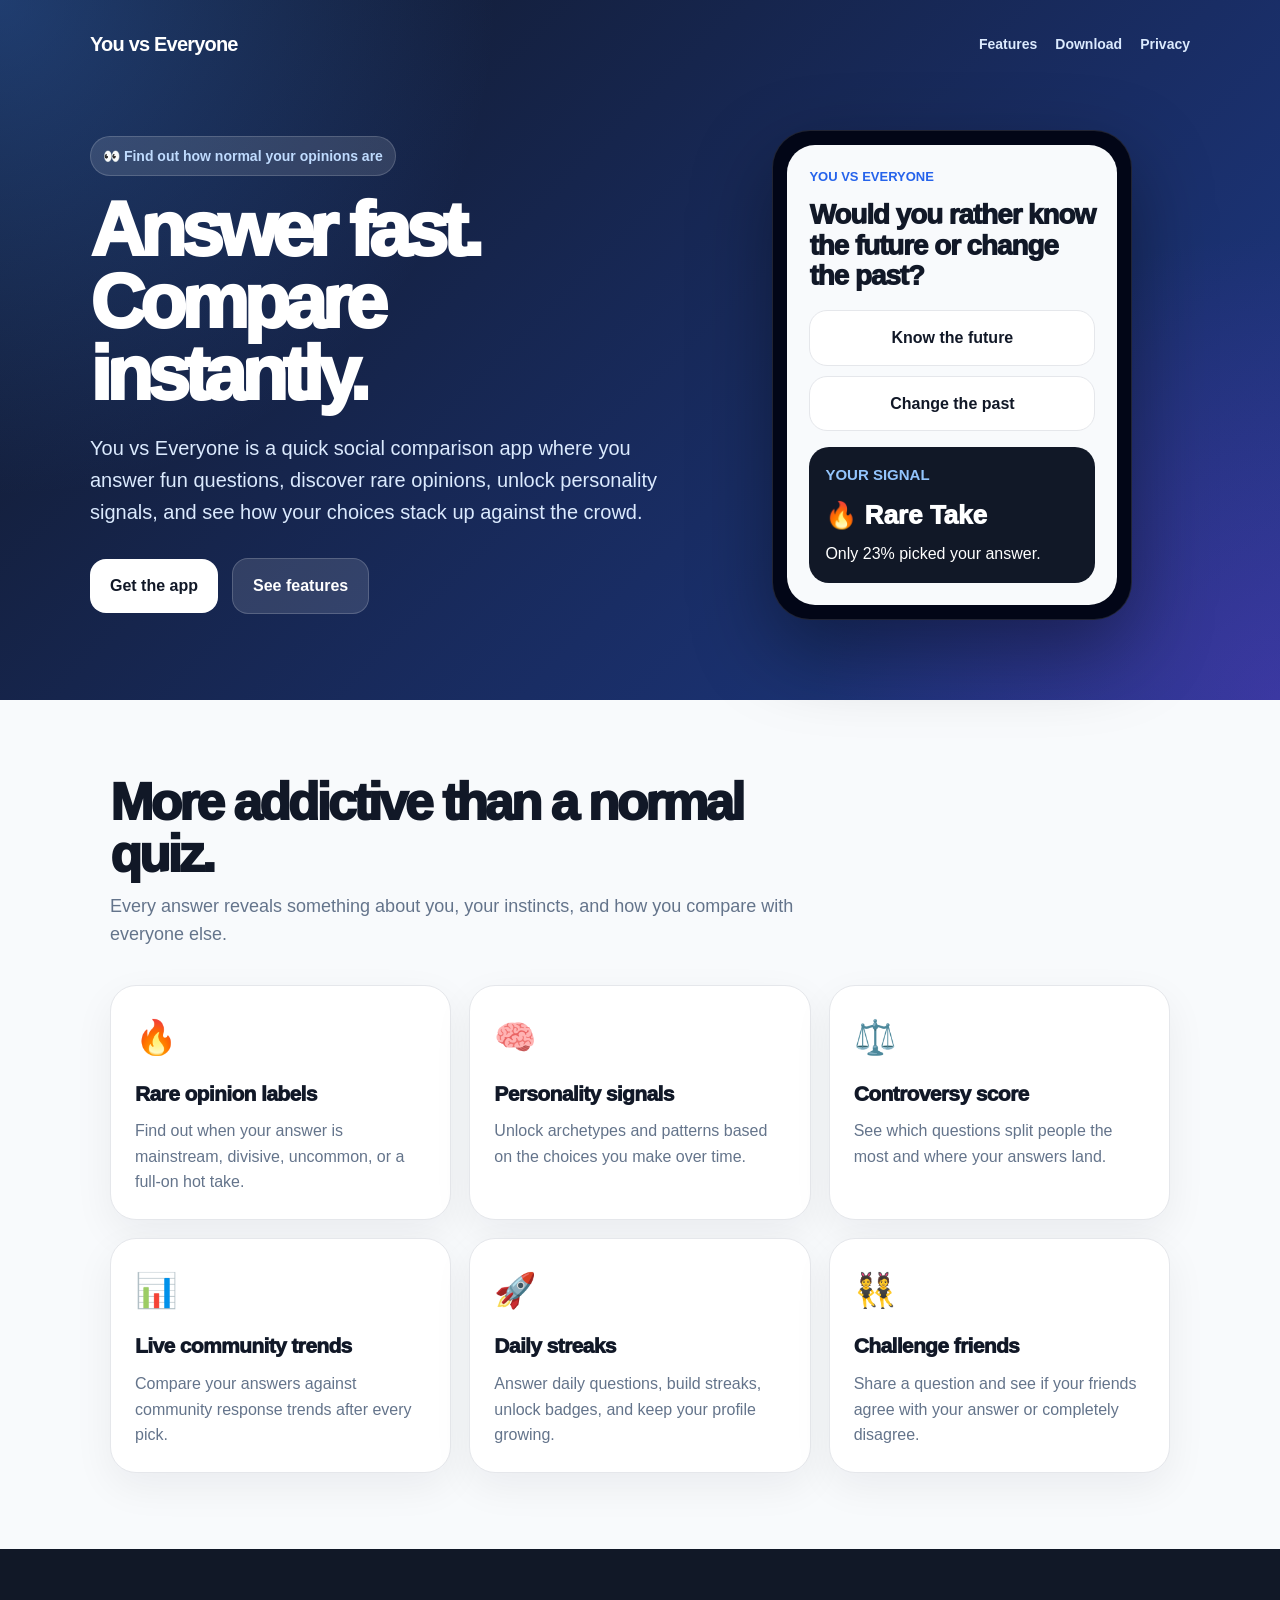
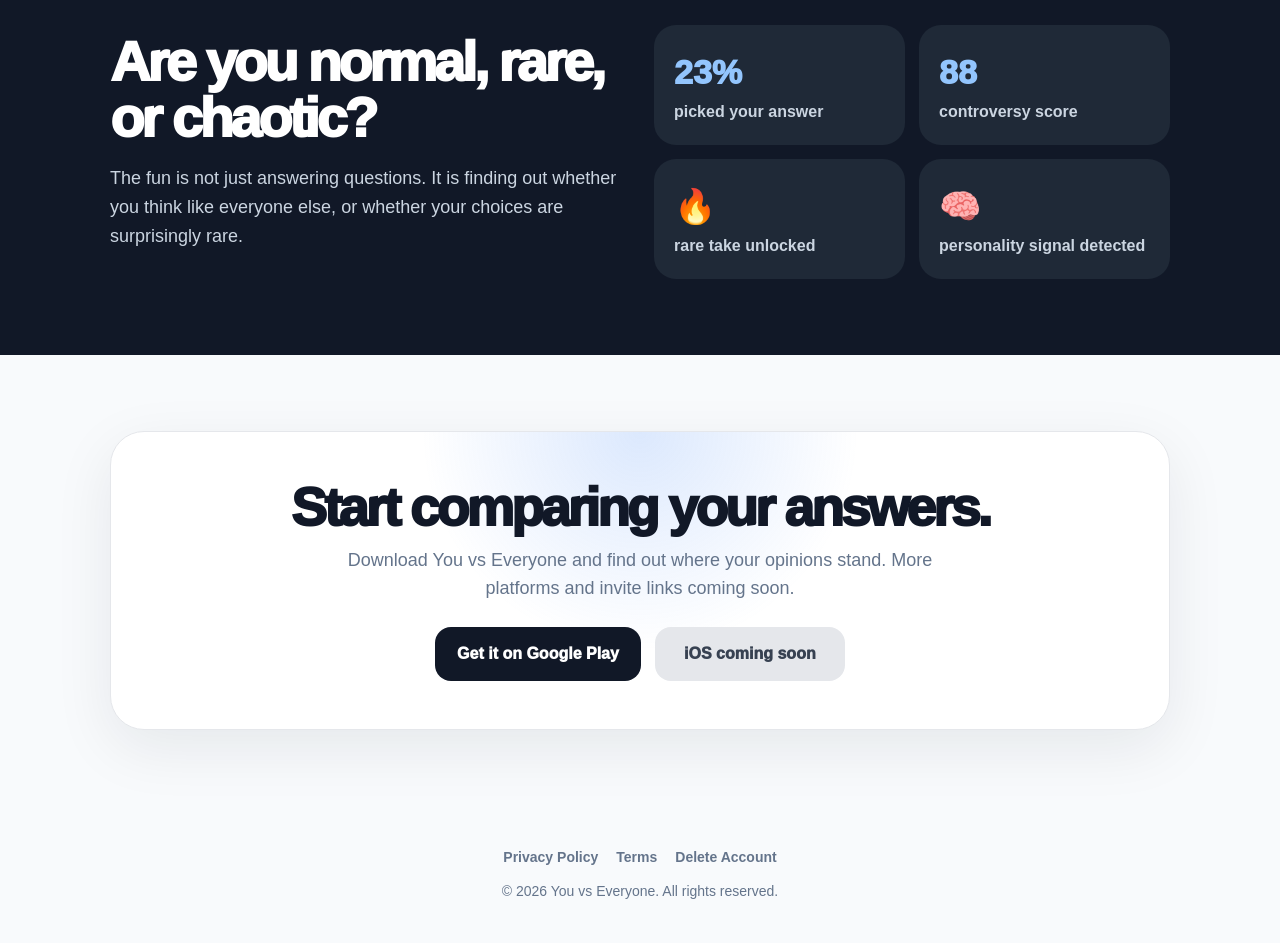
==== index.html @ e6398a98 "initial commit" ====
<!DOCTYPE html>
<html lang="en">
<head>
  <meta charset="UTF-8" />
  <meta name="viewport" content="width=device-width, initial-scale=1.0" />

  <title>You vs Everyone - See How Your Answers Compare</title>

  <meta
    name="description"
    content="Answer quick questions, discover rare opinions, unlock personality insights, and see how you compare with everyone else."
  />

  <style>
    * {
      box-sizing: border-box;
    }

    body {
      margin: 0;
      font-family: -apple-system, BlinkMacSystemFont, "Segoe UI", sans-serif;
      background: #f8fafc;
      color: #111827;
      line-height: 1.6;
    }

    a {
      color: inherit;
      text-decoration: none;
    }

    .hero {
      background:
        radial-gradient(circle at top left, rgba(59, 130, 246, 0.35), transparent 34%),
        radial-gradient(circle at bottom right, rgba(147, 51, 234, 0.25), transparent 32%),
        linear-gradient(135deg, #111827, #1e3a8a);
      color: white;
      padding: 28px 20px 80px;
    }

    .nav {
      max-width: 1100px;
      margin: 0 auto 70px;
      display: flex;
      justify-content: space-between;
      align-items: center;
    }

    .logo {
      font-size: 20px;
      font-weight: 900;
      letter-spacing: -0.04em;
    }

    .navLinks {
      display: flex;
      gap: 18px;
      color: #dbeafe;
      font-weight: 700;
      font-size: 14px;
    }

    .heroInner {
      max-width: 1100px;
      margin: 0 auto;
      display: grid;
      grid-template-columns: 1.1fr 0.9fr;
      gap: 44px;
      align-items: center;
    }

    .eyebrow {
      display: inline-flex;
      background: rgba(255, 255, 255, 0.12);
      border: 1px solid rgba(255, 255, 255, 0.16);
      padding: 8px 12px;
      border-radius: 999px;
      font-size: 14px;
      font-weight: 800;
      color: #bfdbfe;
      margin-bottom: 18px;
    }

    h1 {
      font-size: clamp(44px, 7vw, 76px);
      line-height: 0.95;
      letter-spacing: -0.07em;
      margin: 0 0 22px;
      font-weight: 950;
    }

    .heroText {
      font-size: 20px;
      color: #dbeafe;
      max-width: 620px;
      margin-bottom: 30px;
    }

    .ctaRow {
      display: flex;
      flex-wrap: wrap;
      gap: 14px;
      align-items: center;
    }

    .button {
      display: inline-flex;
      align-items: center;
      justify-content: center;
      border-radius: 16px;
      padding: 14px 20px;
      font-weight: 900;
      border: 0;
      cursor: pointer;
    }

    .buttonPrimary {
      background: white;
      color: #111827;
    }

    .buttonSecondary {
      background: rgba(255, 255, 255, 0.12);
      color: white;
      border: 1px solid rgba(255, 255, 255, 0.18);
    }

    .phoneMock {
      background: #020617;
      border-radius: 38px;
      padding: 14px;
      max-width: 360px;
      margin: 0 auto;
      box-shadow: 0 30px 80px rgba(0,0,0,0.38);
      border: 1px solid rgba(255,255,255,0.12);
    }

    .phoneScreen {
      background: #f8fafc;
      border-radius: 28px;
      padding: 22px;
      color: #111827;
    }

    .mockBrand {
      color: #2563eb;
      font-size: 13px;
      font-weight: 900;
      text-transform: uppercase;
      margin-bottom: 12px;
    }

    .mockQuestion {
      font-size: 28px;
      line-height: 1.1;
      font-weight: 950;
      letter-spacing: -0.04em;
      margin-bottom: 18px;
    }

    .mockOption {
      background: white;
      border: 1px solid #e5e7eb;
      border-radius: 18px;
      padding: 14px;
      font-weight: 900;
      margin-bottom: 10px;
      text-align: center;
    }

    .mockResult {
      background: #111827;
      color: white;
      border-radius: 20px;
      padding: 16px;
      margin-top: 16px;
    }

    .mockResultTitle {
      font-size: 15px;
      color: #93c5fd;
      font-weight: 900;
      text-transform: uppercase;
    }

    .mockResultBig {
      font-size: 26px;
      font-weight: 950;
      margin: 8px 0 4px;
    }

    .section {
      max-width: 1100px;
      margin: 0 auto;
      padding: 76px 20px;
    }

    .sectionHeader {
      max-width: 720px;
      margin-bottom: 36px;
    }

    .sectionHeader h2 {
      font-size: clamp(34px, 5vw, 52px);
      line-height: 1;
      letter-spacing: -0.06em;
      margin: 0 0 12px;
      font-weight: 950;
    }

    .sectionHeader p {
      color: #64748b;
      font-size: 18px;
      margin: 0;
    }

    .grid {
      display: grid;
      grid-template-columns: repeat(3, 1fr);
      gap: 18px;
    }

    .card {
      background: white;
      border: 1px solid #e5e7eb;
      border-radius: 26px;
      padding: 24px;
      box-shadow: 0 14px 40px rgba(15, 23, 42, 0.06);
    }

    .icon {
      font-size: 34px;
      margin-bottom: 12px;
    }

    .card h3 {
      font-size: 21px;
      margin: 0 0 8px;
      font-weight: 950;
      letter-spacing: -0.03em;
    }

    .card p {
      margin: 0;
      color: #64748b;
    }

    .darkSection {
      background: #111827;
      color: white;
    }

    .darkInner {
      max-width: 1100px;
      margin: 0 auto;
      padding: 76px 20px;
      display: grid;
      grid-template-columns: 1fr 1fr;
      gap: 28px;
      align-items: center;
    }

    .darkInner h2 {
      font-size: clamp(34px, 5vw, 56px);
      line-height: 1;
      letter-spacing: -0.06em;
      margin: 0 0 16px;
      font-weight: 950;
    }

    .darkInner p {
      color: #cbd5e1;
      font-size: 18px;
    }

    .statGrid {
      display: grid;
      grid-template-columns: 1fr 1fr;
      gap: 14px;
    }

    .stat {
      background: #1f2937;
      border-radius: 22px;
      padding: 20px;
    }

    .statBig {
      font-size: 34px;
      font-weight: 950;
      color: #93c5fd;
    }

    .statText {
      color: #cbd5e1;
      font-weight: 800;
    }

    .download {
      text-align: center;
      background:
        radial-gradient(circle at top, rgba(59, 130, 246, 0.18), transparent 36%),
        white;
      border: 1px solid #e5e7eb;
      border-radius: 34px;
      padding: 48px 24px;
      box-shadow: 0 18px 60px rgba(15, 23, 42, 0.08);
    }

    .download h2 {
      font-size: clamp(34px, 5vw, 54px);
      line-height: 1;
      letter-spacing: -0.06em;
      margin: 0 0 12px;
      font-weight: 950;
    }

    .download p {
      color: #64748b;
      font-size: 18px;
      max-width: 620px;
      margin: 0 auto 24px;
    }

    .storeButtons {
      display: flex;
      flex-wrap: wrap;
      justify-content: center;
      gap: 14px;
    }

    .storeButton {
      background: #111827;
      color: white;
      border-radius: 16px;
      padding: 14px 22px;
      font-weight: 950;
      min-width: 190px;
    }

    .storeButtonMuted {
      background: #e5e7eb;
      color: #374151;
    }

    .footer {
      text-align: center;
      padding: 40px 20px;
      color: #64748b;
      font-size: 14px;
    }

    .footerLinks {
      display: flex;
      justify-content: center;
      gap: 18px;
      margin-bottom: 12px;
      font-weight: 800;
    }

    @media (max-width: 820px) {
      .heroInner,
      .darkInner {
        grid-template-columns: 1fr;
      }

      .nav {
        margin-bottom: 42px;
      }

      .navLinks {
        display: none;
      }

      .grid {
        grid-template-columns: 1fr;
      }

      .statGrid {
        grid-template-columns: 1fr;
      }

      .hero {
        padding-bottom: 56px;
      }
    }
  </style>
</head>

<body>
  <header class="hero">
    <nav class="nav">
      <div class="logo">You vs Everyone</div>

      <div class="navLinks">
        <a href="#features">Features</a>
        <a href="#download">Download</a>
        <a href="/privacy.html">Privacy</a>
      </div>
    </nav>

    <div class="heroInner">
      <div>
        <div class="eyebrow">👀 Find out how normal your opinions are</div>

        <h1>Answer fast. Compare instantly.</h1>

        <p class="heroText">
          You vs Everyone is a quick social comparison app where you answer
          fun questions, discover rare opinions, unlock personality signals,
          and see how your choices stack up against the crowd.
        </p>

        <div class="ctaRow">
          <a class="button buttonPrimary" href="#download">Get the app</a>
          <a class="button buttonSecondary" href="#features">See features</a>
        </div>
      </div>

      <div class="phoneMock">
        <div class="phoneScreen">
          <div class="mockBrand">You vs Everyone</div>
          <div class="mockQuestion">
            Would you rather know the future or change the past?
          </div>

          <div class="mockOption">Know the future</div>
          <div class="mockOption">Change the past</div>

          <div class="mockResult">
            <div class="mockResultTitle">Your Signal</div>
            <div class="mockResultBig">🔥 Rare Take</div>
            <div>Only 23% picked your answer.</div>
          </div>
        </div>
      </div>
    </div>
  </header>

  <main>
    <section id="features" class="section">
      <div class="sectionHeader">
        <h2>More addictive than a normal quiz.</h2>
        <p>
          Every answer reveals something about you, your instincts, and how you
          compare with everyone else.
        </p>
      </div>

      <div class="grid">
        <div class="card">
          <div class="icon">🔥</div>
          <h3>Rare opinion labels</h3>
          <p>
            Find out when your answer is mainstream, divisive, uncommon, or a
            full-on hot take.
          </p>
        </div>

        <div class="card">
          <div class="icon">🧠</div>
          <h3>Personality signals</h3>
          <p>
            Unlock archetypes and patterns based on the choices you make over time.
          </p>
        </div>

        <div class="card">
          <div class="icon">⚖️</div>
          <h3>Controversy score</h3>
          <p>
            See which questions split people the most and where your answers land.
          </p>
        </div>

        <div class="card">
          <div class="icon">📊</div>
          <h3>Live community trends</h3>
          <p>
            Compare your answers against community response trends after every pick.
          </p>
        </div>

        <div class="card">
          <div class="icon">🚀</div>
          <h3>Daily streaks</h3>
          <p>
            Answer daily questions, build streaks, unlock badges, and keep your profile growing.
          </p>
        </div>

        <div class="card">
          <div class="icon">👯</div>
          <h3>Challenge friends</h3>
          <p>
            Share a question and see if your friends agree with your answer or completely disagree.
          </p>
        </div>
      </div>
    </section>

    <section class="darkSection">
      <div class="darkInner">
        <div>
          <h2>Are you normal, rare, or chaotic?</h2>
          <p>
            The fun is not just answering questions. It is finding out whether
            you think like everyone else, or whether your choices are surprisingly rare.
          </p>
        </div>

        <div class="statGrid">
          <div class="stat">
            <div class="statBig">23%</div>
            <div class="statText">picked your answer</div>
          </div>

          <div class="stat">
            <div class="statBig">88</div>
            <div class="statText">controversy score</div>
          </div>

          <div class="stat">
            <div class="statBig">🔥</div>
            <div class="statText">rare take unlocked</div>
          </div>

          <div class="stat">
            <div class="statBig">🧠</div>
            <div class="statText">personality signal detected</div>
          </div>
        </div>
      </div>
    </section>

    <section id="download" class="section">
      <div class="download">
        <h2>Start comparing your answers.</h2>
        <p>
          Download You vs Everyone and find out where your opinions stand.
          More platforms and invite links coming soon.
        </p>

        <div class="storeButtons">
          <a class="storeButton" href="#">
            Get it on Google Play
          </a>

          <a class="storeButton storeButtonMuted" href="#">
            iOS coming soon
          </a>
        </div>
      </div>
    </section>
  </main>

  <footer class="footer">
    <div class="footerLinks">
      <a href="/privacy.html">Privacy Policy</a>
      <a href="/terms.html">Terms</a>
      <a href="/delete-account.html">Delete Account</a>
    </div>

    <div>© 2026 You vs Everyone. All rights reserved.</div>
  </footer>
</body>
</html>
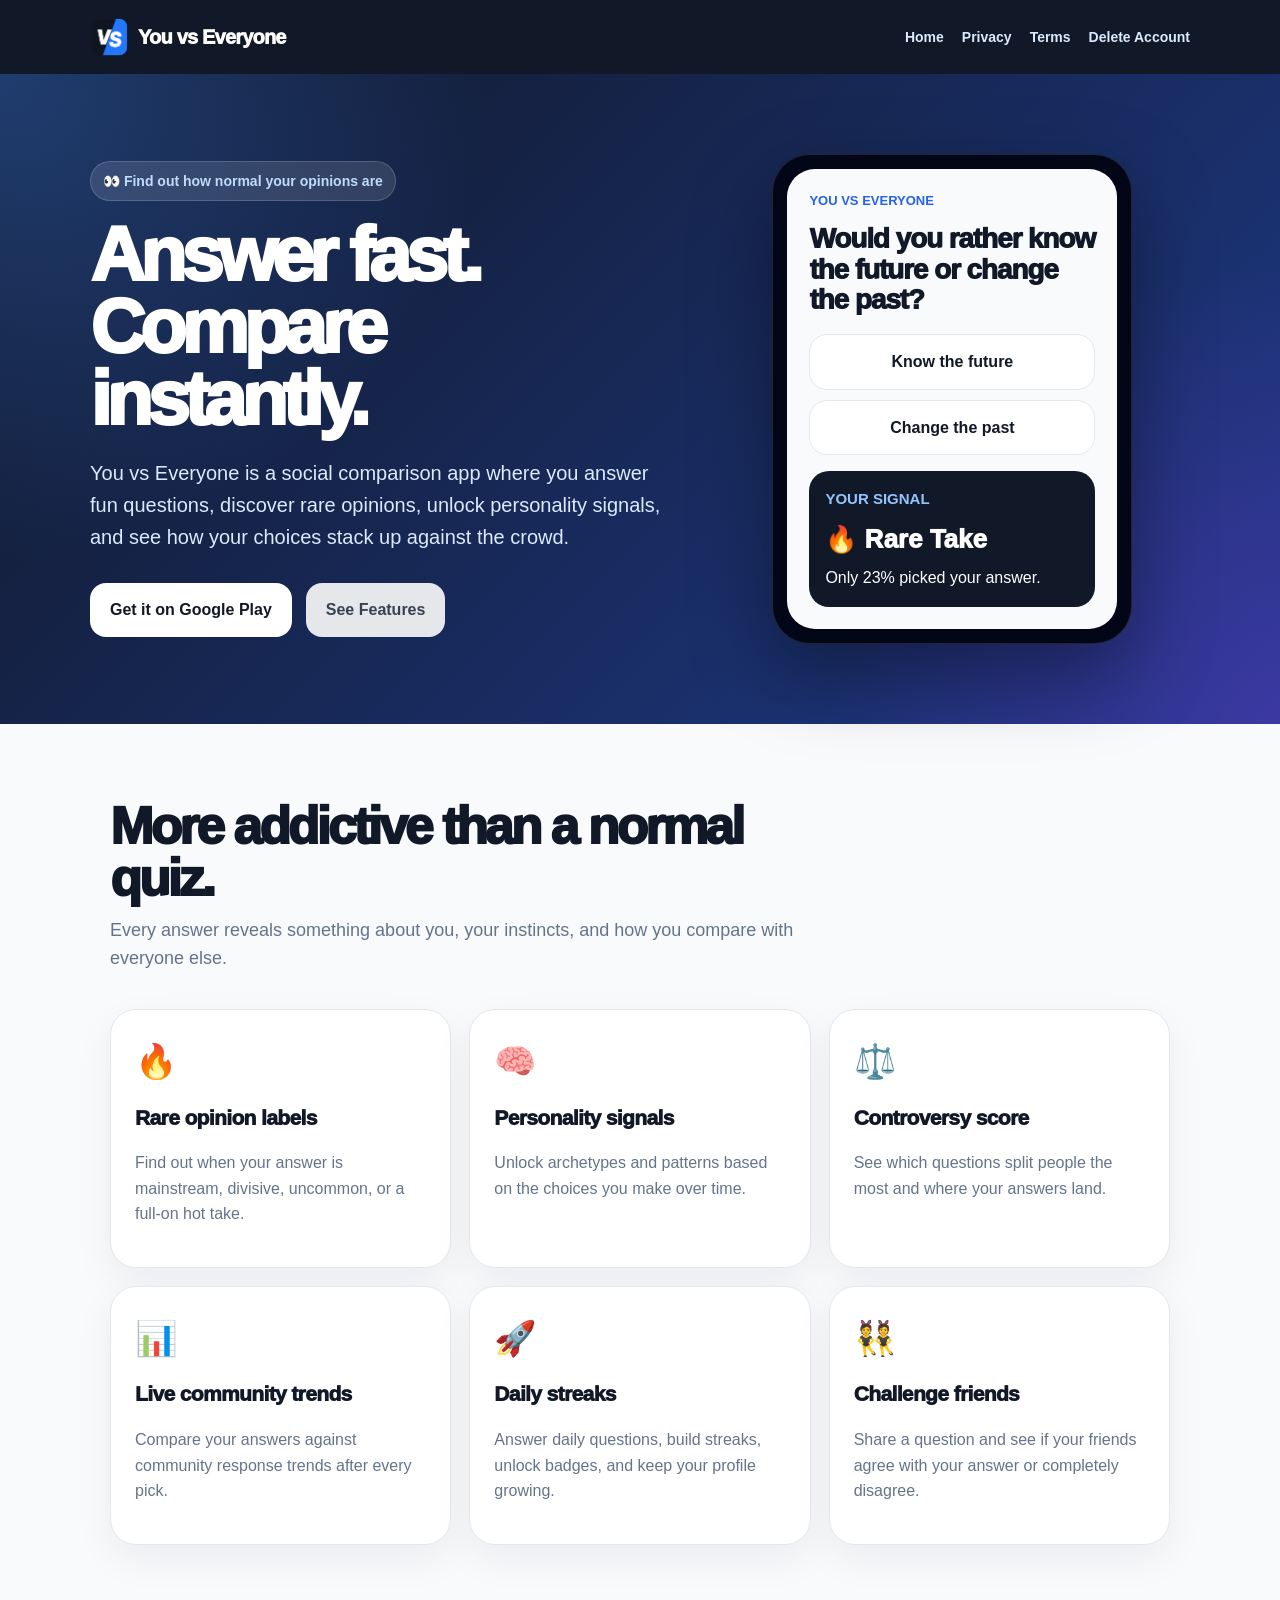
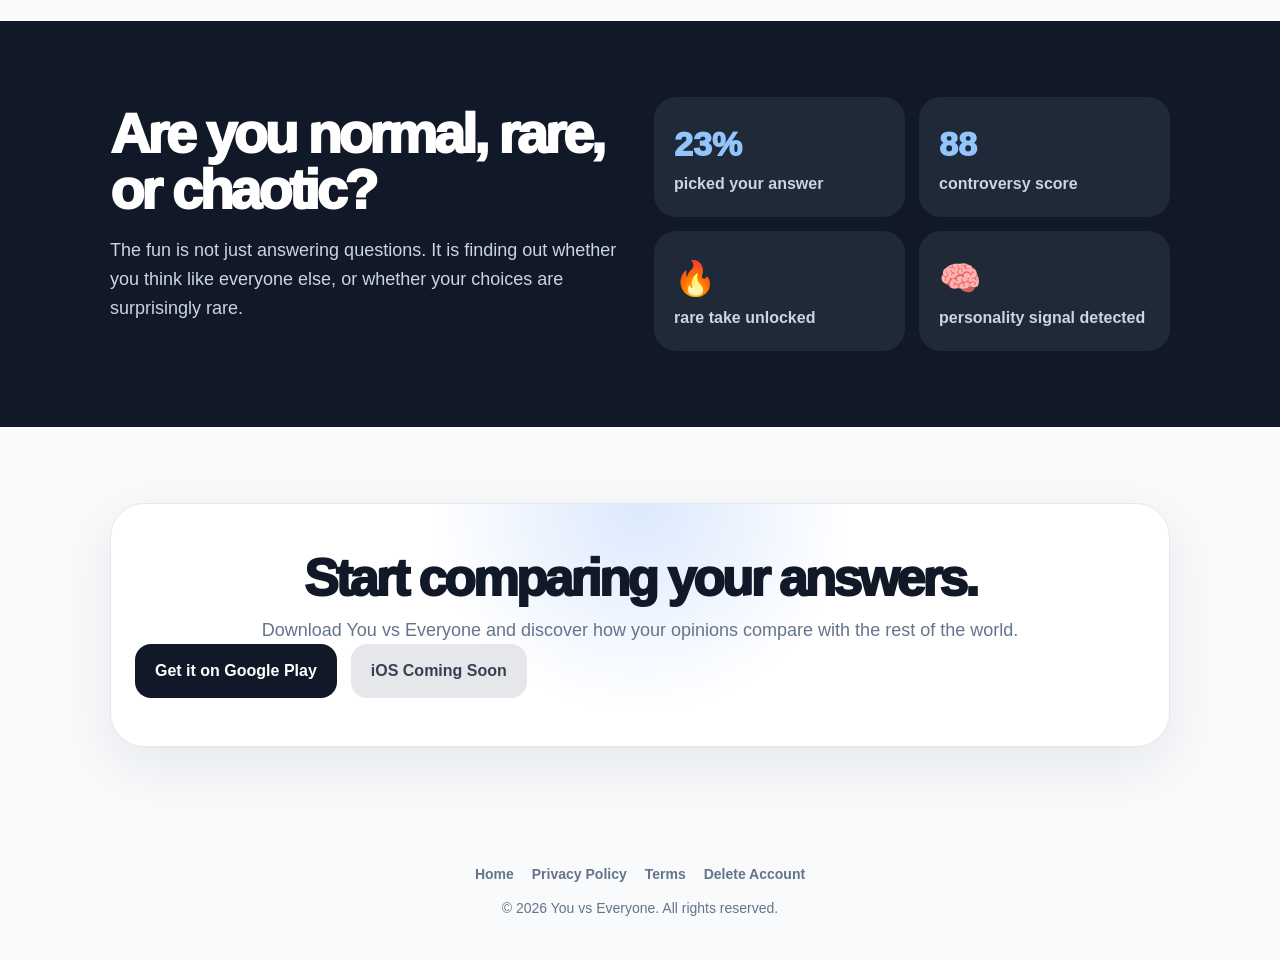
==== commit eb7c0c76: "Add shared header footer and legal pages" ====
--- a/index.html
+++ b/index.html
@@ -11,557 +11,259 @@
     content="Answer quick questions, discover rare opinions, unlock personality insights, and see how you compare with everyone else."
   />
 
-  <style>
-    * {
-      box-sizing: border-box;
-    }
-
-    body {
-      margin: 0;
-      font-family: -apple-system, BlinkMacSystemFont, "Segoe UI", sans-serif;
-      background: #f8fafc;
-      color: #111827;
-      line-height: 1.6;
-    }
-
-    a {
-      color: inherit;
-      text-decoration: none;
-    }
-
-    .hero {
-      background:
-        radial-gradient(circle at top left, rgba(59, 130, 246, 0.35), transparent 34%),
-        radial-gradient(circle at bottom right, rgba(147, 51, 234, 0.25), transparent 32%),
-        linear-gradient(135deg, #111827, #1e3a8a);
-      color: white;
-      padding: 28px 20px 80px;
-    }
-
-    .nav {
-      max-width: 1100px;
-      margin: 0 auto 70px;
-      display: flex;
-      justify-content: space-between;
-      align-items: center;
-    }
-
-    .logo {
-      font-size: 20px;
-      font-weight: 900;
-      letter-spacing: -0.04em;
-    }
-
-    .navLinks {
-      display: flex;
-      gap: 18px;
-      color: #dbeafe;
-      font-weight: 700;
-      font-size: 14px;
-    }
-
-    .heroInner {
-      max-width: 1100px;
-      margin: 0 auto;
-      display: grid;
-      grid-template-columns: 1.1fr 0.9fr;
-      gap: 44px;
-      align-items: center;
-    }
-
-    .eyebrow {
-      display: inline-flex;
-      background: rgba(255, 255, 255, 0.12);
-      border: 1px solid rgba(255, 255, 255, 0.16);
-      padding: 8px 12px;
-      border-radius: 999px;
-      font-size: 14px;
-      font-weight: 800;
-      color: #bfdbfe;
-      margin-bottom: 18px;
-    }
-
-    h1 {
-      font-size: clamp(44px, 7vw, 76px);
-      line-height: 0.95;
-      letter-spacing: -0.07em;
-      margin: 0 0 22px;
-      font-weight: 950;
-    }
-
-    .heroText {
-      font-size: 20px;
-      color: #dbeafe;
-      max-width: 620px;
-      margin-bottom: 30px;
-    }
-
-    .ctaRow {
-      display: flex;
-      flex-wrap: wrap;
-      gap: 14px;
-      align-items: center;
-    }
-
-    .button {
-      display: inline-flex;
-      align-items: center;
-      justify-content: center;
-      border-radius: 16px;
-      padding: 14px 20px;
-      font-weight: 900;
-      border: 0;
-      cursor: pointer;
-    }
-
-    .buttonPrimary {
-      background: white;
-      color: #111827;
-    }
-
-    .buttonSecondary {
-      background: rgba(255, 255, 255, 0.12);
-      color: white;
-      border: 1px solid rgba(255, 255, 255, 0.18);
-    }
-
-    .phoneMock {
-      background: #020617;
-      border-radius: 38px;
-      padding: 14px;
-      max-width: 360px;
-      margin: 0 auto;
-      box-shadow: 0 30px 80px rgba(0,0,0,0.38);
-      border: 1px solid rgba(255,255,255,0.12);
-    }
-
-    .phoneScreen {
-      background: #f8fafc;
-      border-radius: 28px;
-      padding: 22px;
-      color: #111827;
-    }
-
-    .mockBrand {
-      color: #2563eb;
-      font-size: 13px;
-      font-weight: 900;
-      text-transform: uppercase;
-      margin-bottom: 12px;
-    }
-
-    .mockQuestion {
-      font-size: 28px;
-      line-height: 1.1;
-      font-weight: 950;
-      letter-spacing: -0.04em;
-      margin-bottom: 18px;
-    }
-
-    .mockOption {
-      background: white;
-      border: 1px solid #e5e7eb;
-      border-radius: 18px;
-      padding: 14px;
-      font-weight: 900;
-      margin-bottom: 10px;
-      text-align: center;
-    }
-
-    .mockResult {
-      background: #111827;
-      color: white;
-      border-radius: 20px;
-      padding: 16px;
-      margin-top: 16px;
-    }
-
-    .mockResultTitle {
-      font-size: 15px;
-      color: #93c5fd;
-      font-weight: 900;
-      text-transform: uppercase;
-    }
-
-    .mockResultBig {
-      font-size: 26px;
-      font-weight: 950;
-      margin: 8px 0 4px;
-    }
-
-    .section {
-      max-width: 1100px;
-      margin: 0 auto;
-      padding: 76px 20px;
-    }
-
-    .sectionHeader {
-      max-width: 720px;
-      margin-bottom: 36px;
-    }
-
-    .sectionHeader h2 {
-      font-size: clamp(34px, 5vw, 52px);
-      line-height: 1;
-      letter-spacing: -0.06em;
-      margin: 0 0 12px;
-      font-weight: 950;
-    }
-
-    .sectionHeader p {
-      color: #64748b;
-      font-size: 18px;
-      margin: 0;
-    }
-
-    .grid {
-      display: grid;
-      grid-template-columns: repeat(3, 1fr);
-      gap: 18px;
-    }
-
-    .card {
-      background: white;
-      border: 1px solid #e5e7eb;
-      border-radius: 26px;
-      padding: 24px;
-      box-shadow: 0 14px 40px rgba(15, 23, 42, 0.06);
-    }
-
-    .icon {
-      font-size: 34px;
-      margin-bottom: 12px;
-    }
-
-    .card h3 {
-      font-size: 21px;
-      margin: 0 0 8px;
-      font-weight: 950;
-      letter-spacing: -0.03em;
-    }
-
-    .card p {
-      margin: 0;
-      color: #64748b;
-    }
-
-    .darkSection {
-      background: #111827;
-      color: white;
-    }
-
-    .darkInner {
-      max-width: 1100px;
-      margin: 0 auto;
-      padding: 76px 20px;
-      display: grid;
-      grid-template-columns: 1fr 1fr;
-      gap: 28px;
-      align-items: center;
-    }
-
-    .darkInner h2 {
-      font-size: clamp(34px, 5vw, 56px);
-      line-height: 1;
-      letter-spacing: -0.06em;
-      margin: 0 0 16px;
-      font-weight: 950;
-    }
-
-    .darkInner p {
-      color: #cbd5e1;
-      font-size: 18px;
-    }
-
-    .statGrid {
-      display: grid;
-      grid-template-columns: 1fr 1fr;
-      gap: 14px;
-    }
-
-    .stat {
-      background: #1f2937;
-      border-radius: 22px;
-      padding: 20px;
-    }
-
-    .statBig {
-      font-size: 34px;
-      font-weight: 950;
-      color: #93c5fd;
-    }
-
-    .statText {
-      color: #cbd5e1;
-      font-weight: 800;
-    }
-
-    .download {
-      text-align: center;
-      background:
-        radial-gradient(circle at top, rgba(59, 130, 246, 0.18), transparent 36%),
-        white;
-      border: 1px solid #e5e7eb;
-      border-radius: 34px;
-      padding: 48px 24px;
-      box-shadow: 0 18px 60px rgba(15, 23, 42, 0.08);
-    }
-
-    .download h2 {
-      font-size: clamp(34px, 5vw, 54px);
-      line-height: 1;
-      letter-spacing: -0.06em;
-      margin: 0 0 12px;
-      font-weight: 950;
-    }
-
-    .download p {
-      color: #64748b;
-      font-size: 18px;
-      max-width: 620px;
-      margin: 0 auto 24px;
-    }
-
-    .storeButtons {
-      display: flex;
-      flex-wrap: wrap;
-      justify-content: center;
-      gap: 14px;
-    }
-
-    .storeButton {
-      background: #111827;
-      color: white;
-      border-radius: 16px;
-      padding: 14px 22px;
-      font-weight: 950;
-      min-width: 190px;
-    }
-
-    .storeButtonMuted {
-      background: #e5e7eb;
-      color: #374151;
-    }
-
-    .footer {
-      text-align: center;
-      padding: 40px 20px;
-      color: #64748b;
-      font-size: 14px;
-    }
-
-    .footerLinks {
-      display: flex;
-      justify-content: center;
-      gap: 18px;
-      margin-bottom: 12px;
-      font-weight: 800;
-    }
-
-    @media (max-width: 820px) {
-      .heroInner,
-      .darkInner {
-        grid-template-columns: 1fr;
-      }
-
-      .nav {
-        margin-bottom: 42px;
-      }
-
-      .navLinks {
-        display: none;
-      }
-
-      .grid {
-        grid-template-columns: 1fr;
-      }
-
-      .statGrid {
-        grid-template-columns: 1fr;
-      }
-
-      .hero {
-        padding-bottom: 56px;
-      }
-    }
-  </style>
+  <link rel="stylesheet" href="/styles.css" />
 </head>
 
 <body>
-  <header class="hero">
+  <header class="site-header">
     <nav class="nav">
-      <div class="logo">You vs Everyone</div>
-
-      <div class="navLinks">
-        <a href="#features">Features</a>
-        <a href="#download">Download</a>
-        <a href="/privacy.html">Privacy</a>
+      <a class="logo-link" href="/">
+        <img class="logo" src="/logo.png" alt="You vs Everyone logo" />
+        <span>You vs Everyone</span>
+      </a>
+
+      <div class="nav-links">
+        <a href="/">Home</a>
+        <a href="/privacy">Privacy</a>
+        <a href="/terms">Terms</a>
+        <a href="/delete-account">Delete Account</a>
       </div>
     </nav>
-
-    <div class="heroInner">
+  </header>
+
+  <section class="hero">
+    <div class="hero-inner">
       <div>
-        <div class="eyebrow">👀 Find out how normal your opinions are</div>
+        <div class="eyebrow">
+          👀 Find out how normal your opinions are
+        </div>
 
         <h1>Answer fast. Compare instantly.</h1>
 
-        <p class="heroText">
-          You vs Everyone is a quick social comparison app where you answer
+        <p class="hero-text">
+          You vs Everyone is a social comparison app where you answer
           fun questions, discover rare opinions, unlock personality signals,
           and see how your choices stack up against the crowd.
         </p>
 
-        <div class="ctaRow">
-          <a class="button buttonPrimary" href="#download">Get the app</a>
-          <a class="button buttonSecondary" href="#features">See features</a>
-        </div>
-      </div>
-
-      <div class="phoneMock">
-        <div class="phoneScreen">
-          <div class="mockBrand">You vs Everyone</div>
-          <div class="mockQuestion">
+        <div class="cta-row">
+          <a
+            class="button button-primary"
+            href="https://play.google.com/store/apps/details?id=com.youvseveryone.app"
+          >
+            Get it on Google Play
+          </a>
+
+          <a
+            class="button button-muted"
+            href="#features"
+          >
+            See Features
+          </a>
+        </div>
+      </div>
+
+      <div class="phone-mock">
+        <div class="phone-screen">
+          <div class="mock-brand">You vs Everyone</div>
+
+          <div class="mock-question">
             Would you rather know the future or change the past?
           </div>
 
-          <div class="mockOption">Know the future</div>
-          <div class="mockOption">Change the past</div>
-
-          <div class="mockResult">
-            <div class="mockResultTitle">Your Signal</div>
-            <div class="mockResultBig">🔥 Rare Take</div>
-            <div>Only 23% picked your answer.</div>
+          <div class="mock-option">
+            Know the future
+          </div>
+
+          <div class="mock-option">
+            Change the past
+          </div>
+
+          <div class="mock-result">
+            <div style="font-size: 15px; color: #93c5fd; font-weight: 900; text-transform: uppercase;">
+              Your Signal
+            </div>
+
+            <div style="font-size: 26px; font-weight: 950; margin: 8px 0 4px;">
+              🔥 Rare Take
+            </div>
+
+            <div>
+              Only 23% picked your answer.
+            </div>
           </div>
         </div>
       </div>
     </div>
-  </header>
+  </section>
 
   <main>
     <section id="features" class="section">
-      <div class="sectionHeader">
+      <div class="section-header">
         <h2>More addictive than a normal quiz.</h2>
+
         <p>
-          Every answer reveals something about you, your instincts, and how you
-          compare with everyone else.
+          Every answer reveals something about you, your instincts,
+          and how you compare with everyone else.
         </p>
       </div>
 
       <div class="grid">
         <div class="card">
           <div class="icon">🔥</div>
+
           <h3>Rare opinion labels</h3>
-          <p>
-            Find out when your answer is mainstream, divisive, uncommon, or a
-            full-on hot take.
+
+          <p>
+            Find out when your answer is mainstream, divisive,
+            uncommon, or a full-on hot take.
           </p>
         </div>
 
         <div class="card">
           <div class="icon">🧠</div>
+
           <h3>Personality signals</h3>
-          <p>
-            Unlock archetypes and patterns based on the choices you make over time.
+
+          <p>
+            Unlock archetypes and patterns based on the choices
+            you make over time.
           </p>
         </div>
 
         <div class="card">
           <div class="icon">⚖️</div>
+
           <h3>Controversy score</h3>
-          <p>
-            See which questions split people the most and where your answers land.
+
+          <p>
+            See which questions split people the most and where
+            your answers land.
           </p>
         </div>
 
         <div class="card">
           <div class="icon">📊</div>
+
           <h3>Live community trends</h3>
-          <p>
-            Compare your answers against community response trends after every pick.
+
+          <p>
+            Compare your answers against community response trends
+            after every pick.
           </p>
         </div>
 
         <div class="card">
           <div class="icon">🚀</div>
+
           <h3>Daily streaks</h3>
-          <p>
-            Answer daily questions, build streaks, unlock badges, and keep your profile growing.
+
+          <p>
+            Answer daily questions, build streaks, unlock badges,
+            and keep your profile growing.
           </p>
         </div>
 
         <div class="card">
           <div class="icon">👯</div>
+
           <h3>Challenge friends</h3>
-          <p>
-            Share a question and see if your friends agree with your answer or completely disagree.
+
+          <p>
+            Share a question and see if your friends agree
+            with your answer or completely disagree.
           </p>
         </div>
       </div>
     </section>
 
-    <section class="darkSection">
-      <div class="darkInner">
+    <section class="dark-section">
+      <div class="dark-inner">
         <div>
           <h2>Are you normal, rare, or chaotic?</h2>
-          <p>
-            The fun is not just answering questions. It is finding out whether
-            you think like everyone else, or whether your choices are surprisingly rare.
-          </p>
-        </div>
-
-        <div class="statGrid">
-          <div class="stat">
-            <div class="statBig">23%</div>
-            <div class="statText">picked your answer</div>
-          </div>
-
-          <div class="stat">
-            <div class="statBig">88</div>
-            <div class="statText">controversy score</div>
-          </div>
-
-          <div class="stat">
-            <div class="statBig">🔥</div>
-            <div class="statText">rare take unlocked</div>
-          </div>
-
-          <div class="stat">
-            <div class="statBig">🧠</div>
-            <div class="statText">personality signal detected</div>
+
+          <p>
+            The fun is not just answering questions.
+            It is finding out whether you think like everyone else,
+            or whether your choices are surprisingly rare.
+          </p>
+        </div>
+
+        <div class="stat-grid">
+          <div class="stat">
+            <div class="stat-big">23%</div>
+
+            <div class="stat-text">
+              picked your answer
+            </div>
+          </div>
+
+          <div class="stat">
+            <div class="stat-big">88</div>
+
+            <div class="stat-text">
+              controversy score
+            </div>
+          </div>
+
+          <div class="stat">
+            <div class="stat-big">🔥</div>
+
+            <div class="stat-text">
+              rare take unlocked
+            </div>
+          </div>
+
+          <div class="stat">
+            <div class="stat-big">🧠</div>
+
+            <div class="stat-text">
+              personality signal detected
+            </div>
           </div>
         </div>
       </div>
     </section>
 
-    <section id="download" class="section">
+    <section class="section">
       <div class="download">
         <h2>Start comparing your answers.</h2>
+
         <p>
-          Download You vs Everyone and find out where your opinions stand.
-          More platforms and invite links coming soon.
+          Download You vs Everyone and discover how your opinions
+          compare with the rest of the world.
         </p>
 
-        <div class="storeButtons">
-          <a class="storeButton" href="#">
+        <div class="store-buttons">
+          <a
+            class="button button-dark"
+            href="https://play.google.com/store/apps/details?id=com.youvseveryone.app"
+          >
             Get it on Google Play
           </a>
 
-          <a class="storeButton storeButtonMuted" href="#">
-            iOS coming soon
+          <a
+            class="button button-muted"
+            href="#"
+          >
+            iOS Coming Soon
           </a>
         </div>
       </div>
     </section>
   </main>
 
-  <footer class="footer">
-    <div class="footerLinks">
-      <a href="/privacy.html">Privacy Policy</a>
-      <a href="/terms.html">Terms</a>
-      <a href="/delete-account.html">Delete Account</a>
+  <footer class="site-footer">
+    <div class="footer-links">
+      <a href="/">Home</a>
+      <a href="/privacy">Privacy Policy</a>
+      <a href="/terms">Terms</a>
+      <a href="/delete-account">Delete Account</a>
     </div>
 
-    <div>© 2026 You vs Everyone. All rights reserved.</div>
+    <div>
+      © 2026 You vs Everyone. All rights reserved.
+    </div>
   </footer>
 </body>
 </html>
--- a/styles.css
+++ b/styles.css
@@ -0,0 +1,365 @@
+* {
+  box-sizing: border-box;
+}
+
+body {
+  margin: 0;
+  font-family: -apple-system, BlinkMacSystemFont, "Segoe UI", sans-serif;
+  background: #f8fafc;
+  color: #111827;
+  line-height: 1.6;
+}
+
+a {
+  color: inherit;
+  text-decoration: none;
+}
+
+.site-header {
+  background: #111827;
+  color: white;
+  padding: 18px 20px;
+}
+
+.nav {
+  max-width: 1100px;
+  margin: 0 auto;
+  display: flex;
+  align-items: center;
+  justify-content: space-between;
+  gap: 18px;
+}
+
+.logo-link {
+  display: flex;
+  align-items: center;
+  gap: 10px;
+  font-weight: 950;
+  letter-spacing: -0.04em;
+  font-size: 20px;
+}
+
+.logo {
+  width: 38px;
+  height: 38px;
+  border-radius: 10px;
+}
+
+.nav-links {
+  display: flex;
+  gap: 18px;
+  color: #dbeafe;
+  font-weight: 800;
+  font-size: 14px;
+}
+
+.hero {
+  background:
+    radial-gradient(circle at top left, rgba(59, 130, 246, 0.35), transparent 34%),
+    radial-gradient(circle at bottom right, rgba(147, 51, 234, 0.25), transparent 32%),
+    linear-gradient(135deg, #111827, #1e3a8a);
+  color: white;
+  padding: 80px 20px;
+}
+
+.hero-inner {
+  max-width: 1100px;
+  margin: 0 auto;
+  display: grid;
+  grid-template-columns: 1.1fr 0.9fr;
+  gap: 44px;
+  align-items: center;
+}
+
+.eyebrow {
+  display: inline-flex;
+  background: rgba(255, 255, 255, 0.12);
+  border: 1px solid rgba(255, 255, 255, 0.16);
+  padding: 8px 12px;
+  border-radius: 999px;
+  font-size: 14px;
+  font-weight: 800;
+  color: #bfdbfe;
+  margin-bottom: 18px;
+}
+
+h1 {
+  font-size: clamp(44px, 7vw, 76px);
+  line-height: 0.95;
+  letter-spacing: -0.07em;
+  margin: 0 0 22px;
+  font-weight: 950;
+}
+
+.hero-text {
+  font-size: 20px;
+  color: #dbeafe;
+  max-width: 620px;
+  margin-bottom: 30px;
+}
+
+.button {
+  display: inline-flex;
+  align-items: center;
+  justify-content: center;
+  border-radius: 16px;
+  padding: 14px 20px;
+  font-weight: 900;
+}
+
+.button-primary {
+  background: white;
+  color: #111827;
+}
+
+.button-dark {
+  background: #111827;
+  color: white;
+}
+
+.button-muted {
+  background: #e5e7eb;
+  color: #374151;
+}
+
+.cta-row,
+.store-buttons {
+  display: flex;
+  flex-wrap: wrap;
+  gap: 14px;
+}
+
+.phone-mock {
+  background: #020617;
+  border-radius: 38px;
+  padding: 14px;
+  max-width: 360px;
+  margin: 0 auto;
+  box-shadow: 0 30px 80px rgba(0, 0, 0, 0.38);
+  border: 1px solid rgba(255, 255, 255, 0.12);
+}
+
+.phone-screen {
+  background: #f8fafc;
+  border-radius: 28px;
+  padding: 22px;
+  color: #111827;
+}
+
+.mock-brand {
+  color: #2563eb;
+  font-size: 13px;
+  font-weight: 900;
+  text-transform: uppercase;
+  margin-bottom: 12px;
+}
+
+.mock-question {
+  font-size: 28px;
+  line-height: 1.1;
+  font-weight: 950;
+  letter-spacing: -0.04em;
+  margin-bottom: 18px;
+}
+
+.mock-option {
+  background: white;
+  border: 1px solid #e5e7eb;
+  border-radius: 18px;
+  padding: 14px;
+  font-weight: 900;
+  margin-bottom: 10px;
+  text-align: center;
+}
+
+.mock-result {
+  background: #111827;
+  color: white;
+  border-radius: 20px;
+  padding: 16px;
+  margin-top: 16px;
+}
+
+.section {
+  max-width: 1100px;
+  margin: 0 auto;
+  padding: 76px 20px;
+}
+
+.section-header {
+  max-width: 720px;
+  margin-bottom: 36px;
+}
+
+.section-header h2,
+.download h2,
+.legal-card h1 {
+  font-size: clamp(34px, 5vw, 52px);
+  line-height: 1;
+  letter-spacing: -0.06em;
+  margin: 0 0 12px;
+  font-weight: 950;
+}
+
+.section-header p,
+.download p {
+  color: #64748b;
+  font-size: 18px;
+  margin: 0;
+}
+
+.grid {
+  display: grid;
+  grid-template-columns: repeat(3, 1fr);
+  gap: 18px;
+}
+
+.card,
+.legal-card {
+  background: white;
+  border: 1px solid #e5e7eb;
+  border-radius: 26px;
+  padding: 24px;
+  box-shadow: 0 14px 40px rgba(15, 23, 42, 0.06);
+}
+
+.icon {
+  font-size: 34px;
+  margin-bottom: 12px;
+}
+
+.card h3 {
+  font-size: 21px;
+  margin: 0 0 8px;
+  font-weight: 950;
+  letter-spacing: -0.03em;
+}
+
+.card p,
+.legal-card p,
+.legal-card li {
+  color: #64748b;
+}
+
+.dark-section {
+  background: #111827;
+  color: white;
+}
+
+.dark-inner {
+  max-width: 1100px;
+  margin: 0 auto;
+  padding: 76px 20px;
+  display: grid;
+  grid-template-columns: 1fr 1fr;
+  gap: 28px;
+  align-items: center;
+}
+
+.dark-inner h2 {
+  font-size: clamp(34px, 5vw, 56px);
+  line-height: 1;
+  letter-spacing: -0.06em;
+  margin: 0 0 16px;
+  font-weight: 950;
+}
+
+.dark-inner p {
+  color: #cbd5e1;
+  font-size: 18px;
+}
+
+.stat-grid {
+  display: grid;
+  grid-template-columns: 1fr 1fr;
+  gap: 14px;
+}
+
+.stat {
+  background: #1f2937;
+  border-radius: 22px;
+  padding: 20px;
+}
+
+.stat-big {
+  font-size: 34px;
+  font-weight: 950;
+  color: #93c5fd;
+}
+
+.stat-text {
+  color: #cbd5e1;
+  font-weight: 800;
+}
+
+.download {
+  text-align: center;
+  background:
+    radial-gradient(circle at top, rgba(59, 130, 246, 0.18), transparent 36%),
+    white;
+  border: 1px solid #e5e7eb;
+  border-radius: 34px;
+  padding: 48px 24px;
+  box-shadow: 0 18px 60px rgba(15, 23, 42, 0.08);
+}
+
+.legal-page {
+  max-width: 900px;
+  margin: 0 auto;
+  padding: 52px 20px;
+}
+
+.legal-card h2 {
+  margin-top: 30px;
+  color: #111827;
+}
+
+.legal-card a {
+  color: #2563eb;
+  font-weight: 800;
+}
+
+.muted {
+  color: #94a3b8;
+}
+
+.site-footer {
+  text-align: center;
+  padding: 40px 20px;
+  color: #64748b;
+  font-size: 14px;
+}
+
+.footer-links {
+  display: flex;
+  justify-content: center;
+  flex-wrap: wrap;
+  gap: 18px;
+  margin-bottom: 12px;
+  font-weight: 800;
+}
+
+@media (max-width: 820px) {
+  .hero-inner,
+  .dark-inner {
+    grid-template-columns: 1fr;
+  }
+
+  .nav {
+    align-items: flex-start;
+  }
+
+  .nav-links {
+    flex-wrap: wrap;
+    justify-content: flex-end;
+    gap: 10px;
+  }
+
+  .grid {
+    grid-template-columns: 1fr;
+  }
+
+  .stat-grid {
+    grid-template-columns: 1fr;
+  }
+}
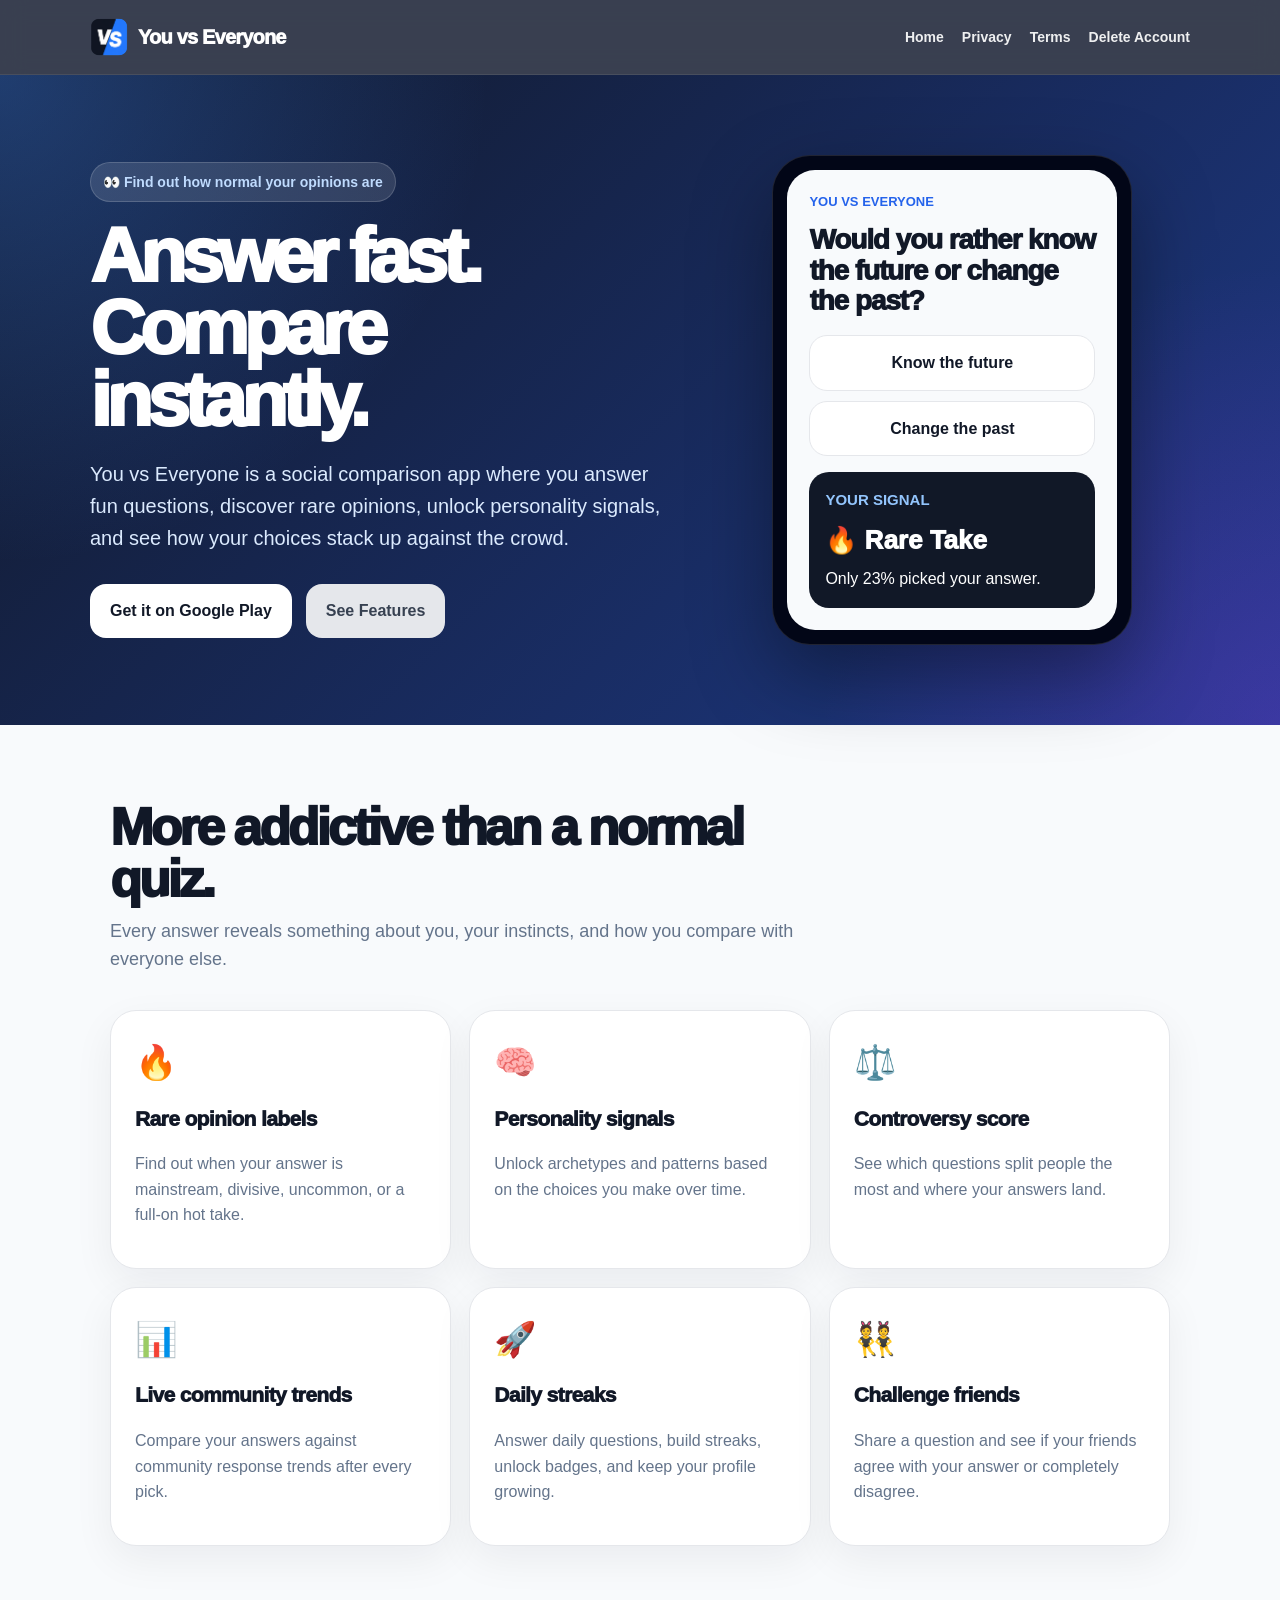
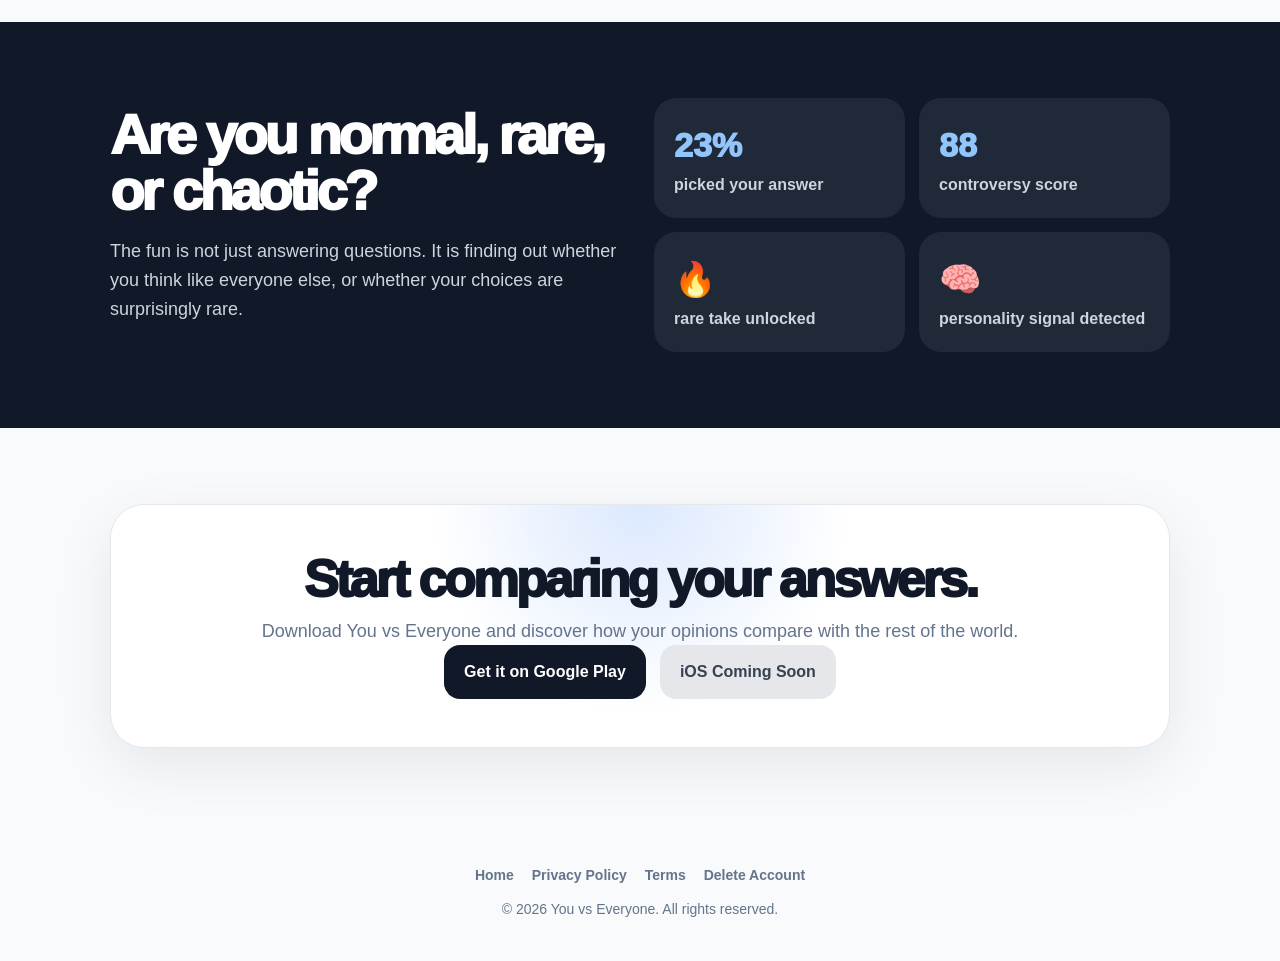
==== commit b8860896: "Update index.html" ====
--- a/index.html
+++ b/index.html
@@ -12,6 +12,111 @@
   />
 
   <link rel="stylesheet" href="/styles.css" />
+
+  <style>
+    .nav {
+      position: relative;
+    }
+
+    .nav-toggle {
+      display: none;
+      border: 1px solid rgba(255, 255, 255, 0.14);
+      background: rgba(255, 255, 255, 0.08);
+      color: #ffffff;
+      border-radius: 12px;
+      padding: 9px 11px;
+      cursor: pointer;
+      font-size: 22px;
+      line-height: 1;
+      transition: background 0.18s ease, transform 0.18s ease;
+    }
+
+    .nav-toggle:hover {
+      background: rgba(255, 255, 255, 0.16);
+      transform: translateY(-1px);
+    }
+
+    .button {
+      transition:
+        background-color 0.18s ease,
+        color 0.18s ease,
+        border-color 0.18s ease,
+        transform 0.18s ease,
+        box-shadow 0.18s ease;
+    }
+
+    .button:hover {
+      transform: translateY(-2px);
+      box-shadow: 0 14px 30px rgba(17, 24, 39, 0.18);
+    }
+
+    .button-primary:hover,
+    .button-dark:hover {
+      background-color: #2563eb;
+      color: #ffffff;
+    }
+
+    .button-muted:hover {
+      background-color: #e5e7eb;
+      color: #111827;
+    }
+
+    .store-buttons {
+      justify-content: center;
+      align-items: center;
+      text-align: center;
+    }
+
+    @media (max-width: 760px) {
+      .nav {
+        gap: 12px;
+      }
+
+      .nav-toggle {
+        display: inline-flex;
+        align-items: center;
+        justify-content: center;
+      }
+
+      .nav-links {
+        display: none;
+        position: absolute;
+        top: calc(100% + 12px);
+        right: 0;
+        width: min(260px, calc(100vw - 32px));
+        background: #111827;
+        border: 1px solid rgba(255, 255, 255, 0.12);
+        border-radius: 18px;
+        padding: 10px;
+        box-shadow: 0 22px 48px rgba(0, 0, 0, 0.28);
+        z-index: 50;
+      }
+
+      .nav-links.is-open {
+        display: grid;
+        gap: 4px;
+      }
+
+      .nav-links a {
+        display: block;
+        padding: 12px 14px;
+        border-radius: 12px;
+      }
+
+      .nav-links a:hover {
+        background: rgba(255, 255, 255, 0.08);
+      }
+
+      .store-buttons {
+        display: grid;
+        justify-items: center;
+      }
+
+      .store-buttons .button {
+        width: min(280px, 100%);
+      }
+    }
+  </style>
 </head>
 
 <body>
@@ -22,7 +127,17 @@
         <span>You vs Everyone</span>
       </a>
 
-      <div class="nav-links">
+      <button
+        class="nav-toggle"
+        type="button"
+        aria-label="Open navigation menu"
+        aria-expanded="false"
+        aria-controls="site-nav-links"
+      >
+        ☰
+      </button>
+
+      <div class="nav-links" id="site-nav-links">
         <a href="/">Home</a>
         <a href="/privacy">Privacy</a>
         <a href="/terms">Terms</a>
@@ -50,6 +165,8 @@
           <a
             class="button button-primary"
             href="https://play.google.com/store/apps/details?id=com.youvseveryone.app"
+            target="_blank"
+            rel="noopener noreferrer"
           >
             Get it on Google Play
           </a>
@@ -111,68 +228,38 @@
       <div class="grid">
         <div class="card">
           <div class="icon">🔥</div>
-
           <h3>Rare opinion labels</h3>
-
-          <p>
-            Find out when your answer is mainstream, divisive,
-            uncommon, or a full-on hot take.
-          </p>
+          <p>Find out when your answer is mainstream, divisive, uncommon, or a full-on hot take.</p>
         </div>
 
         <div class="card">
           <div class="icon">🧠</div>
-
           <h3>Personality signals</h3>
-
-          <p>
-            Unlock archetypes and patterns based on the choices
-            you make over time.
-          </p>
+          <p>Unlock archetypes and patterns based on the choices you make over time.</p>
         </div>
 
         <div class="card">
           <div class="icon">⚖️</div>
-
           <h3>Controversy score</h3>
-
-          <p>
-            See which questions split people the most and where
-            your answers land.
-          </p>
+          <p>See which questions split people the most and where your answers land.</p>
         </div>
 
         <div class="card">
           <div class="icon">📊</div>
-
           <h3>Live community trends</h3>
-
-          <p>
-            Compare your answers against community response trends
-            after every pick.
-          </p>
+          <p>Compare your answers against community response trends after every pick.</p>
         </div>
 
         <div class="card">
           <div class="icon">🚀</div>
-
           <h3>Daily streaks</h3>
-
-          <p>
-            Answer daily questions, build streaks, unlock badges,
-            and keep your profile growing.
-          </p>
+          <p>Answer daily questions, build streaks, unlock badges, and keep your profile growing.</p>
         </div>
 
         <div class="card">
           <div class="icon">👯</div>
-
           <h3>Challenge friends</h3>
-
-          <p>
-            Share a question and see if your friends agree
-            with your answer or completely disagree.
-          </p>
+          <p>Share a question and see if your friends agree with your answer or completely disagree.</p>
         </div>
       </div>
     </section>
@@ -192,34 +279,22 @@
         <div class="stat-grid">
           <div class="stat">
             <div class="stat-big">23%</div>
-
-            <div class="stat-text">
-              picked your answer
-            </div>
+            <div class="stat-text">picked your answer</div>
           </div>
 
           <div class="stat">
             <div class="stat-big">88</div>
-
-            <div class="stat-text">
-              controversy score
-            </div>
+            <div class="stat-text">controversy score</div>
           </div>
 
           <div class="stat">
             <div class="stat-big">🔥</div>
-
-            <div class="stat-text">
-              rare take unlocked
-            </div>
+            <div class="stat-text">rare take unlocked</div>
           </div>
 
           <div class="stat">
             <div class="stat-big">🧠</div>
-
-            <div class="stat-text">
-              personality signal detected
-            </div>
+            <div class="stat-text">personality signal detected</div>
           </div>
         </div>
       </div>
@@ -238,6 +313,8 @@
           <a
             class="button button-dark"
             href="https://play.google.com/store/apps/details?id=com.youvseveryone.app"
+            target="_blank"
+            rel="noopener noreferrer"
           >
             Get it on Google Play
           </a>
@@ -245,6 +322,7 @@
           <a
             class="button button-muted"
             href="#"
+            aria-disabled="true"
           >
             iOS Coming Soon
           </a>
@@ -265,5 +343,26 @@
       © 2026 You vs Everyone. All rights reserved.
     </div>
   </footer>
+
+  <script>
+    const navToggle = document.querySelector(".nav-toggle");
+    const navLinks = document.querySelector(".nav-links");
+
+    if (navToggle && navLinks) {
+      navToggle.addEventListener("click", () => {
+        const isOpen = navLinks.classList.toggle("is-open");
+        navToggle.setAttribute("aria-expanded", String(isOpen));
+        navToggle.textContent = isOpen ? "×" : "☰";
+      });
+
+      navLinks.querySelectorAll("a").forEach((link) => {
+        link.addEventListener("click", () => {
+          navLinks.classList.remove("is-open");
+          navToggle.setAttribute("aria-expanded", "false");
+          navToggle.textContent = "☰";
+        });
+      });
+    }
+  </script>
 </body>
-</html>+</html>
--- a/styles.css
+++ b/styles.css
@@ -16,9 +16,15 @@
 }
 
 .site-header {
-  background: #111827;
+  background: rgba(15, 23, 42, 0.82);
+  backdrop-filter: blur(12px);
+  -webkit-backdrop-filter: blur(12px);
+  border-bottom: 1px solid rgba(255, 255, 255, 0.08);
   color: white;
   padding: 18px 20px;
+  position: sticky;
+  top: 0;
+  z-index: 1000;
 }
 
 .nav {
@@ -48,7 +54,7 @@
 .nav-links {
   display: flex;
   gap: 18px;
-  color: #dbeafe;
+  color: rgba(255, 255, 255, 0.92);
   font-weight: 800;
   font-size: 14px;
 }
